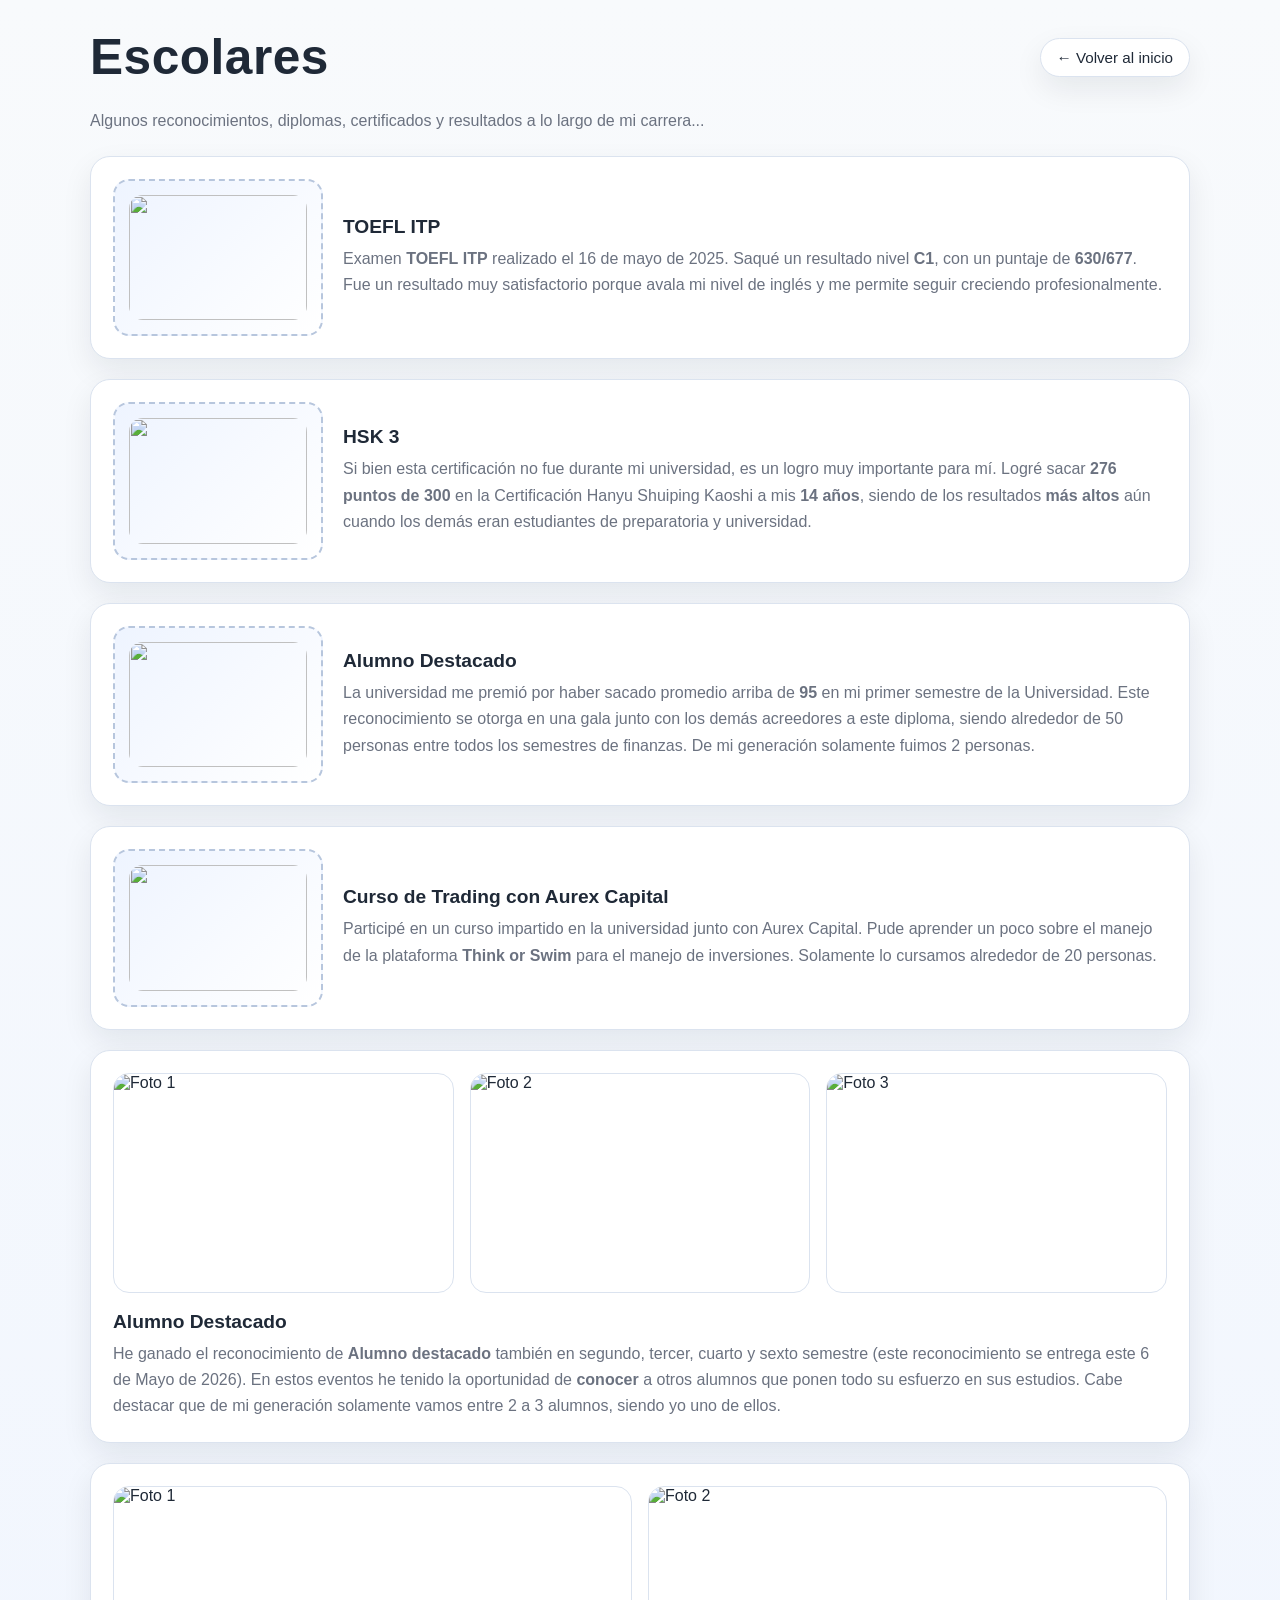
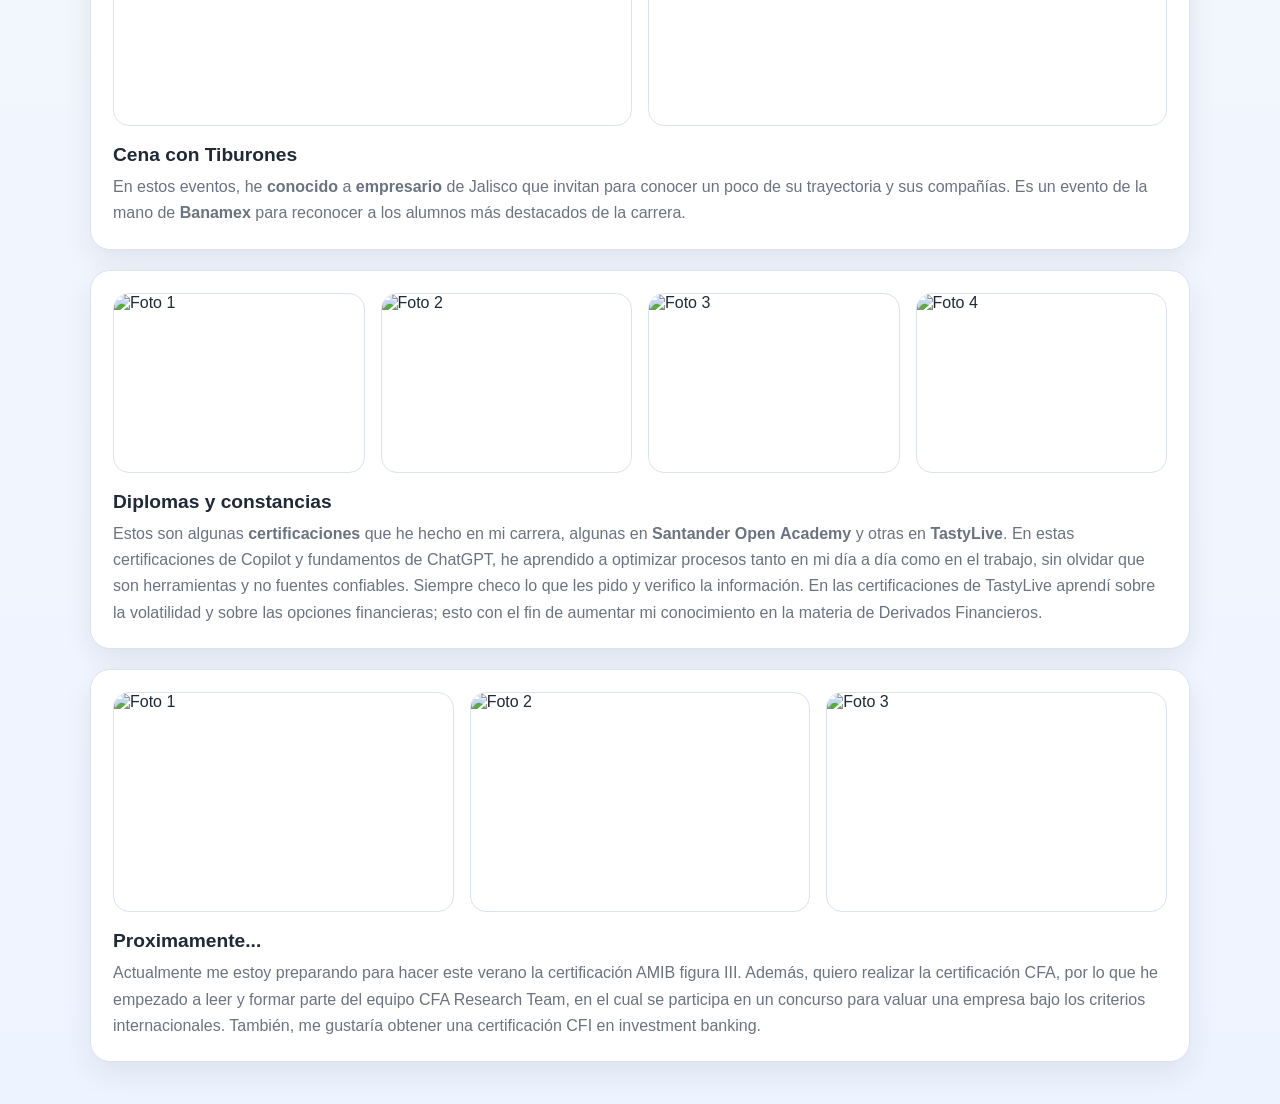
==== escolares.html @ 0917218e "Add files via upload" ====
<!DOCTYPE html>
<html lang="es">
<head>
  <meta charset="UTF-8" />
  <meta name="viewport" content="width=device-width, initial-scale=1.0" />
  <title>Escolares | Alejandro Estrada Romero</title>
  <link rel="stylesheet" href="style.css" />
</head>
<body>
  <header class="site-header">
    <div class="container brand">
      <h1>Escolares</h1>
      <a class="home-link" href="index.html">← Volver al inicio</a>
    </div>
  </header>

  <main class="container section-page">
    <p class="section-intro">Algunos reconocimientos, diplomas, certificados y resultados a lo largo de mi carrera...</p>

    <section class="record-list">
      
        <article class="panel record-card">
          <div class="record-photo">
  <img src="foto0.jpeg" onclick="openLightbox(this.src)"style="width:100%; height:100%; object-fit:cover; border-radius:14px;">
</div>
          <div class="record-content">
            <h3>TOEFL ITP</h3>
            <p>Examen <strong>TOEFL</strong> <strong>ITP</strong>  realizado el 16 de mayo de 2025. Saqué un resultado nivel <strong>C1</strong>, con un puntaje de <strong>630/677</strong>. Fue un resultado muy satisfactorio porque avala mi nivel de inglés y me permite seguir creciendo profesionalmente.</p>
          </div>
        </article>


        <article class="panel record-card">
          <div class="record-photo">
  <img src="foto01.jpeg" onclick="openLightbox(this.src)" style="width:100%; height:100%; object-fit:cover; border-radius:14px;">
</div>
          <div class="record-content">
            <h3>HSK 3</h3>
            <p>Si bien esta certificación no fue durante mi universidad, es un logro muy importante para mí. Logré sacar <strong>276</strong> <strong>puntos</strong> <strong>de</strong> <strong>300</strong> en la Certificación Hanyu Shuiping Kaoshi a mis <strong>14</strong> <strong>años</strong>, siendo de los resultados <strong>más</strong> <strong>altos</strong> aún cuando los demás eran estudiantes de preparatoria y universidad.  </p>
          </div>
        </article>
        
        <article class="panel record-card">
          <div class="record-photo">
  <img src="foto2.jpeg" onclick="openLightbox(this.src)" style="width:100%; height:100%; object-fit:cover; border-radius:14px;">
</div>
          <div class="record-content">
            <h3>Alumno Destacado</h3>
            <p>La universidad me premió por haber sacado promedio arriba de <strong>95</strong> en mi primer semestre de la Universidad. Este reconocimiento se otorga en una gala junto con los demás acreedores a este diploma, siendo alrededor de 50 personas entre todos los semestres de finanzas. De mi generación solamente fuimos 2 personas.  </p>
          </div>
        </article>
        
          <article class="panel record-card">
          <div class="record-photo">
  <img src="foto3.jpeg" onclick="openLightbox(this.src)" style="width:100%; height:100%; object-fit:cover; border-radius:14px;">
</div>
          <div class="record-content">
            <h3>Curso de Trading con Aurex Capital</h3>
            <p>Participé en un curso impartido en la universidad junto con Aurex Capital. Pude aprender un poco sobre el manejo de la plataforma <strong>Think</strong> <strong>or</strong> <strong>Swim</strong> para el manejo de inversiones. Solamente lo cursamos alrededor de 20 personas.  </p>
          </div>
        </article>


<article class="panel triple-card">
  <div class="triple-images">
    <img src="foto4.jpeg" alt="Foto 1" onclick="openLightbox(this.src)">
    <img src="foto5.jpeg" alt="Foto 2" onclick="openLightbox(this.src)">
    <img src="foto7.jpeg" alt="Foto 3" onclick="openLightbox(this.src)">
  </div>

  <div class="triple-content">
    <h3>Alumno Destacado</h3>
    <p>
      He ganado el reconocimiento de <strong>Alumno</strong> <strong>destacado</strong> también en segundo, tercer, cuarto y sexto semestre (este reconocimiento se entrega este 6 de Mayo de 2026). En estos eventos he tenido la oportunidad de <strong>conocer</strong> a otros alumnos que ponen todo su esfuerzo en sus estudios. Cabe destacar que de mi generación solamente vamos entre 2 a 3 alumnos, siendo yo uno de ellos. 
    </p>
  </div>
</article>


<article class="panel double-card">
  <div class="double-images">
    <img src="foto6.jpeg" alt="Foto 1" onclick="openLightbox(this.src)">
    <img src="foto8.jpeg" alt="Foto 2" onclick="openLightbox(this.src)">
  </div>

  <div class="double-content">
    <h3>Cena con Tiburones</h3>
    <p>
      En estos eventos, he <strong>conocido</strong> a <strong>empresario</strong> de Jalisco que invitan para conocer un poco de su trayectoria y sus compañías. Es un evento de la mano de <strong>Banamex</strong> para reconocer a los alumnos más destacados de la carrera. 
    </p>
  </div>
</article>
  
<article class="panel four-card">
  <div class="four-images">
    <img src="copilot.png" alt="Foto 1" onclick="openLightbox(this.src)">
    <img src="chat.png" alt="Foto 2" onclick="openLightbox(this.src)">
    <img src="cbeginner.png" alt="Foto 3" onclick="openLightbox(this.src)">
    <img src="cimplied.png" alt="Foto 4" onclick="openLightbox(this.src)">
  </div>

  <div class="four-content">
    <h3>Diplomas y constancias</h3>
    <p>
      Estos son algunas <strong>certificaciones</strong> que he hecho en mi carrera, algunas en <strong>Santander</strong> <strong>Open</strong> <strong>Academy</strong> y otras en <strong>TastyLive</strong>. En estas certificaciones de Copilot y fundamentos de ChatGPT, he aprendido a optimizar procesos tanto en mi día a día como en el trabajo, sin olvidar que son herramientas y no fuentes confiables. Siempre checo lo que les pido y verifico la información. En las certificaciones de TastyLive aprendí sobre la volatilidad y sobre las opciones financieras; esto con el fin de aumentar mi conocimiento en la materia de Derivados Financieros. 
    </p>
  </div>
</article>

<article class="panel triple-card">
  <div class="triple-images">
    <img src="amib.png" alt="Foto 1" onclick="openLightbox(this.src)">
    <img src="cfaa.jpeg" alt="Foto 2" onclick="openLightbox(this.src)">
    <img src="cfi.png" alt="Foto 3" onclick="openLightbox(this.src)">
  </div>
<div class="triple-content">
    <h3>Proximamente...</h3>
    <p>
      Actualmente me estoy preparando para hacer este verano la certificación AMIB figura III. Además, quiero realizar la certificación CFA, por lo que he empezado a leer y formar parte del equipo CFA Research Team, en el cual se participa en un concurso para valuar una empresa bajo los criterios internacionales. También, me gustaría obtener una certificación CFI en investment banking.
    </p>
  </div>
</article>

  </main>
  
  <div id="lightbox" 
     style="display:none; position:fixed; top:0; left:0; width:100%; height:100%; 
            background:rgba(0,0,0,0.8); justify-content:center; align-items:center;">

  <img id="lightbox-img" 
       style="max-width:90%; max-height:90%; border-radius:10px;"
       onclick="event.stopPropagation();">
</div>
 
 <script>
function openLightbox(src) {
  const lightbox = document.getElementById('lightbox');
  const img = document.getElementById('lightbox-img');

  lightbox.style.display = 'flex';
  img.src = src;
}

// cerrar cuando haces click en el fondo (no en la imagen)
document.getElementById('lightbox').addEventListener('click', function(e) {
  if (e.target === this) {
    this.style.display = 'none';
  }
});
</script> 
  
</body>
</html>
---- style.css ----
:root{
  --bg: #f5f7fb;
  --card: #ffffff;
  --text: #1f2937;
  --muted: #6b7280;
  --line: #dbe3ef;
  --accent: #1d4ed8;
  --accent-soft: #dbeafe;
  --shadow: 0 12px 30px rgba(15, 23, 42, 0.08);
  --radius: 20px;
}

*{box-sizing:border-box}

html,body{
  margin:0;
  padding:0;
  font-family: Arial, Helvetica, sans-serif;
  background: linear-gradient(180deg, #f8fafc 0%, #eef4ff 100%);
  color:var(--text);
}

body{
  min-height:100vh;
}

a{
  color:inherit;
  text-decoration:none;
}

.container{
  width:min(1100px, 92%);
  margin:0 auto;
}

.site-header{
  padding:28px 0 18px;
}

.brand{
  display:flex;
  align-items:center;
  justify-content:space-between;
  gap:16px;
}

.brand h1{
  margin:0;
  font-size: clamp(2rem, 4vw, 3.1rem);
  letter-spacing:.5px;
}

.home-link{
  padding:10px 16px;
  border-radius:999px;
  background:var(--card);
  border:1px solid var(--line);
  box-shadow: var(--shadow);
  font-size:.95rem;
}

.hero{
  display:grid;
  grid-template-columns: 1.2fr .8fr;
  gap:28px;
  align-items:stretch;
  padding:8px 0 28px;
}

.panel{
  background:var(--card);
  border:1px solid var(--line);
  border-radius:var(--radius);
  box-shadow:var(--shadow);
}

.video-box{
  padding:22px;
}

.video-box h2,
.summary-box h2,
.section-title{
  margin:0 0 14px;
  font-size:1.2rem;
}

.video-placeholder{
  width:100%;
  aspect-ratio:16/9;
  border-radius:16px;
  border:2px dashed #b7c6dd;
  background:
    linear-gradient(135deg, rgba(219,234,254,.85), rgba(255,255,255,.9));
  display:flex;
  align-items:center;
  justify-content:center;
  text-align:center;
  padding:20px;
  color:#35507a;
  font-weight:700;
}

.summary-box{
  padding:22px;
}

.summary-box p{
  color:var(--muted);
  line-height:1.55;
  margin:0 0 10px;
}

.menu-grid{
  display:grid;
  grid-template-columns: repeat(3, 1fr);
  gap:22px;
  padding:6px 0 40px;
}

.menu-card{
  min-height:220px;
  padding:24px;
  display:flex;
  flex-direction:column;
  justify-content:space-between;
  transition: transform .18s ease, box-shadow .18s ease, border-color .18s ease;
}

.menu-card:hover{
  transform: translateY(-4px);
  box-shadow: 0 16px 34px rgba(29, 78, 216, 0.14);
  border-color:#b8cbf5;
}

.menu-card h3{
  margin:0;
  font-size:1.35rem;
}

.menu-card p{
  margin:12px 0 0;
  color:var(--muted);
  line-height:1.55;
}

.cta{
  margin-top:18px;
  align-self:flex-start;
  padding:11px 15px;
  border-radius:12px;
  background:var(--accent-soft);
  color:var(--accent);
  font-weight:700;
}

.section-page{
  padding-bottom:42px;
}

.section-intro{
  margin:4px 0 22px;
  color:var(--muted);
  line-height:1.6;
}

.record-list{
  display:flex;
  flex-direction:column;
  gap:20px;
}

.record-card{
  display:grid;
  grid-template-columns: 210px 1fr;
  gap:20px;
  padding:22px;
  align-items:center;
}

.record-photo{
  width:100%;
  aspect-ratio: 4/3;
  border-radius:16px;
  border:2px dashed #b7c6dd;
  background: linear-gradient(135deg, #eef4ff, #ffffff);
  display:flex;
  align-items:center;
  justify-content:center;
  color:#496488;
  text-align:center;
  padding:14px;
  font-weight:700;
}

.record-content h3{
  margin:0 0 8px;
  font-size:1.2rem;
}

.record-content p{
  margin:0;
  color:var(--muted);
  line-height:1.65;
}

.note{
  margin-top:24px;
  padding:18px 20px;
  border-radius:16px;
  background:#fff;
  border:1px solid var(--line);
  color:var(--muted);
  box-shadow:var(--shadow);
}

.code{
  font-family: "Courier New", Courier, monospace;
  background:#f3f6fb;
  padding:2px 6px;
  border-radius:6px;
  color:#28446c;
}

.footer{
  padding:14px 0 34px;
  color:var(--muted);
  font-size:.95rem;
}

@media (max-width: 860px){
  .hero{
    grid-template-columns:1fr;
  }
  .menu-grid{
    grid-template-columns:1fr;
  }
  .record-card{
    grid-template-columns:1fr;
  }
}

@media (max-width: 520px){
  .brand{
    flex-direction:column;
    align-items:flex-start;
  }
}
.triple-card{
  padding:22px;
}

.triple-images{
  display:grid;
  grid-template-columns: repeat(3, 1fr);
  gap:16px;
  margin-bottom:18px;
}

.triple-images img{
  width:100%;
  height:220px;
  object-fit:cover;
  border-radius:16px;
  border:1px solid var(--line);
  cursor:pointer;
}

.triple-content h3{
  margin:0 0 8px;
  font-size:1.2rem;
}

.triple-content p{
  margin:0;
  color:var(--muted);
  line-height:1.65;
}

@media (max-width: 860px){
  .triple-images{
    grid-template-columns:1fr;
  }

  .triple-images img{
    height:240px;
  }
}

.double-card{
  padding:22px;
}

.double-images{
  display:grid;
  grid-template-columns: repeat(2, 1fr);
  gap:16px;
  margin-bottom:18px;
}

.double-images img{
  width:100%;
  height:240px;
  object-fit:cover;
  border-radius:16px;
  border:1px solid var(--line);
  cursor:pointer;
}

.double-content h3{
  margin:0 0 8px;
  font-size:1.2rem;
}

.double-content p{
  margin:0;
  color:var(--muted);
  line-height:1.65;
}

@media (max-width: 860px){
  .double-images{
    grid-template-columns:1fr;
  }
}
.four-card{
  padding:22px;
}

.four-images{
  display:grid;
  grid-template-columns: repeat(4, 1fr);
  gap:16px;
  margin-bottom:18px;
}

.four-images img{
  width:100%;
  height:180px;
  object-fit:cover;
  border-radius:16px;
  border:1px solid var(--line);
  cursor:pointer;
}

.four-content h3{
  margin:0 0 8px;
  font-size:1.2rem;
}

.four-content p{
  margin:0;
  color:var(--muted);
  line-height:1.65;
}

/* Responsive (importante) */
@media (max-width: 860px){
  .four-images{
    grid-template-columns: repeat(2, 1fr);
  }
}
.summary-image{
  width:100%;
  max-height:220px;
  object-fit:cover;
  border-radius:16px;
  margin-top:16px;
  border:1px solid var(--line);
  display:block;
}
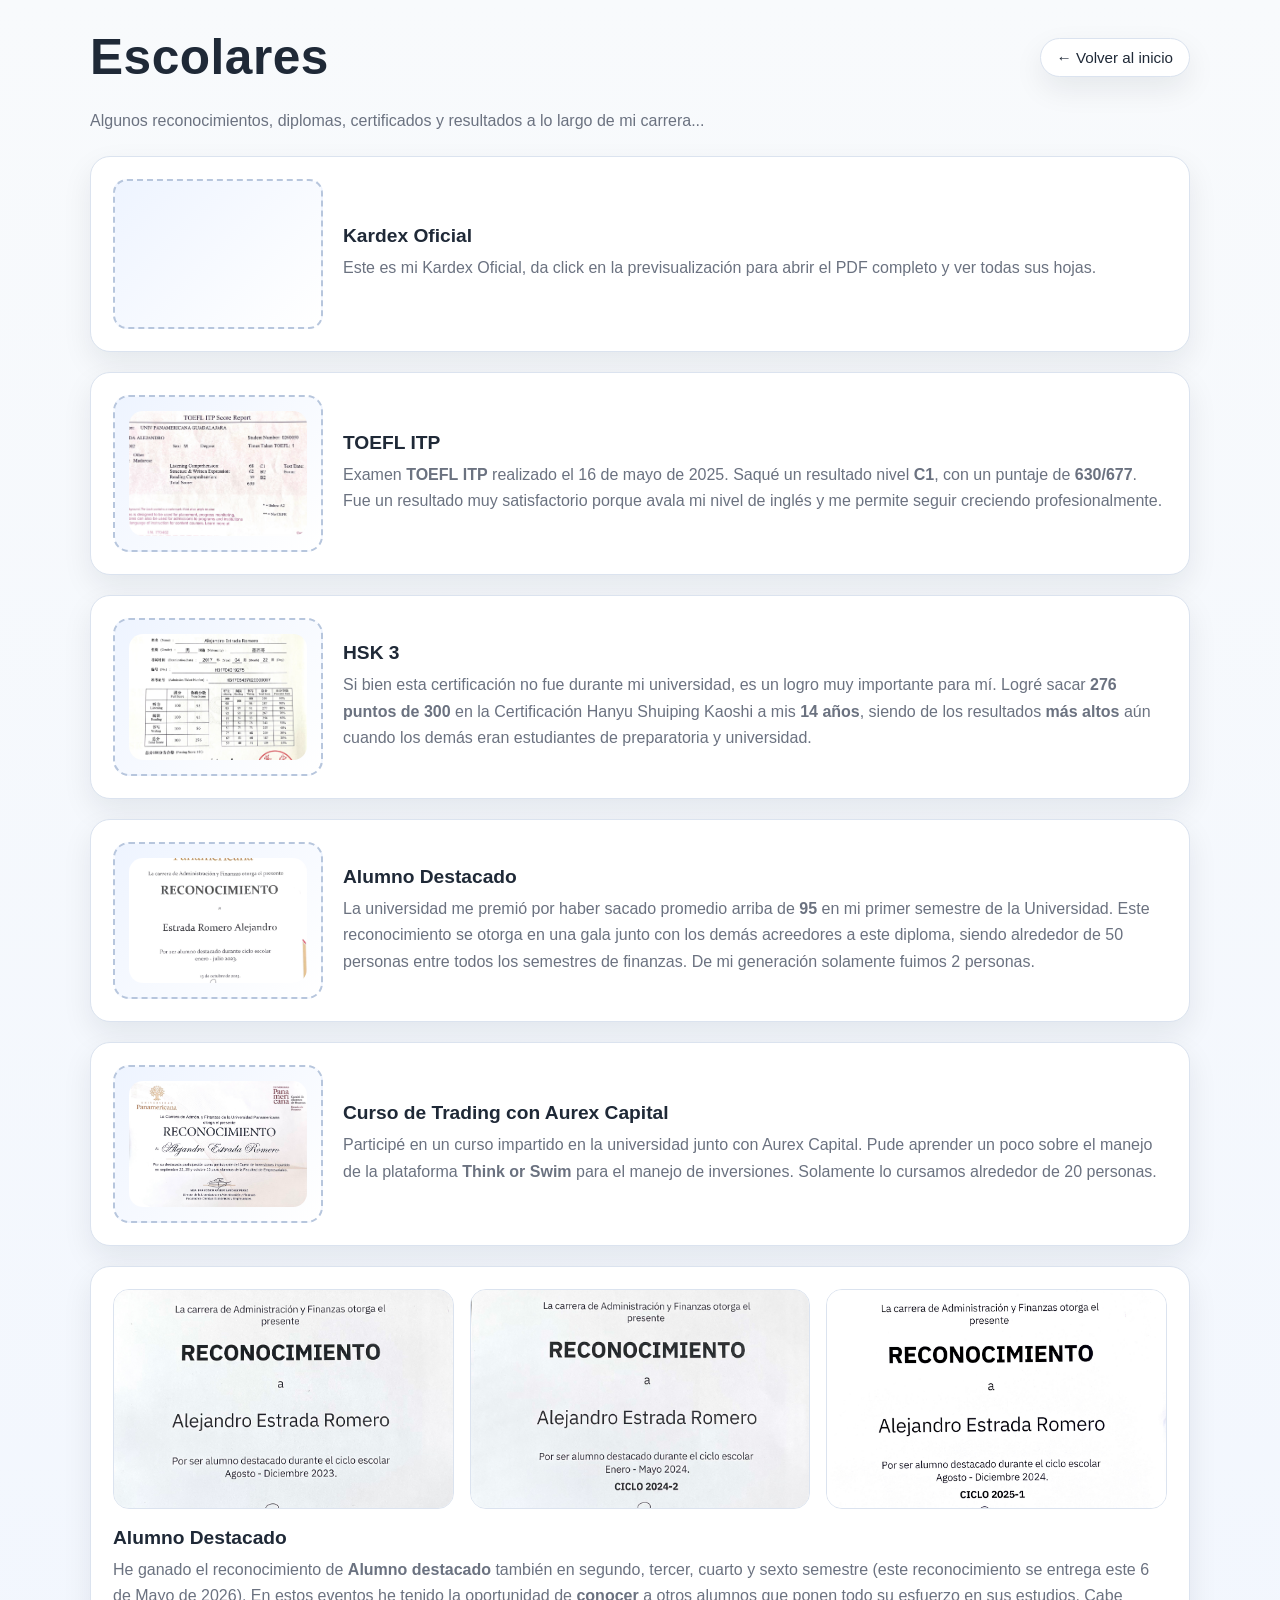
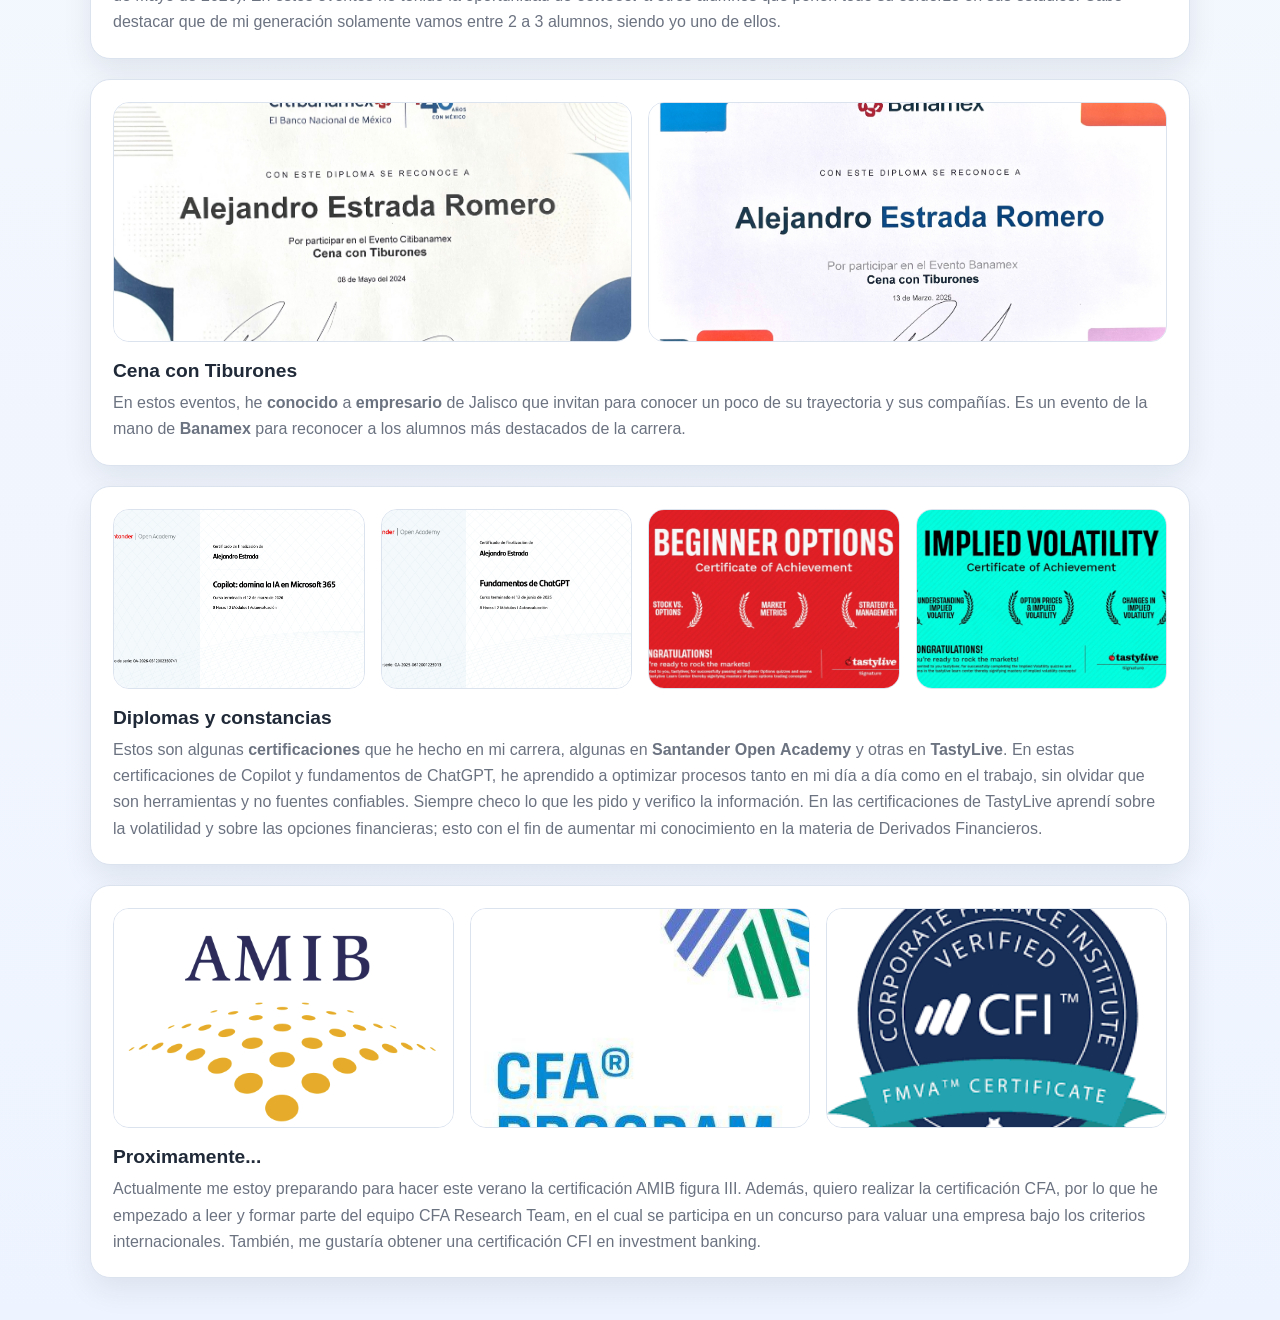
==== commit 6ecaa3e6: "Add files via upload" ====
--- a/escolares.html
+++ b/escolares.html
@@ -18,6 +18,21 @@
     <p class="section-intro">Algunos reconocimientos, diplomas, certificados y resultados a lo largo de mi carrera...</p>
 
     <section class="record-list">
+      
+       <article class="panel record-card">
+  <div class="record-photo pdf-preview">
+    <a href="kardex.pdf" target="_blank">
+      <iframe src="kardex.pdf"></iframe>
+    </a>
+  </div>
+
+  <div class="record-content">
+    <h3>Kardex Oficial</h3>
+    <p>
+      Este es mi Kardex Oficial, da click en la previsualización para abrir el PDF completo y ver todas sus hojas.
+    </p>
+  </div>
+</article>
       
         <article class="panel record-card">
           <div class="record-photo">
--- a/style.css
+++ b/style.css
@@ -370,3 +370,18 @@
   border:1px solid var(--line);
   display:block;
 }
+.pdf-preview {
+  height: 150px;
+  overflow: hidden;
+  border-radius: 14px;
+  cursor: pointer;
+}
+
+.pdf-preview iframe {
+  width: 100%;
+  height: 100%;
+  border: none;
+  pointer-events: none;
+}
+
+
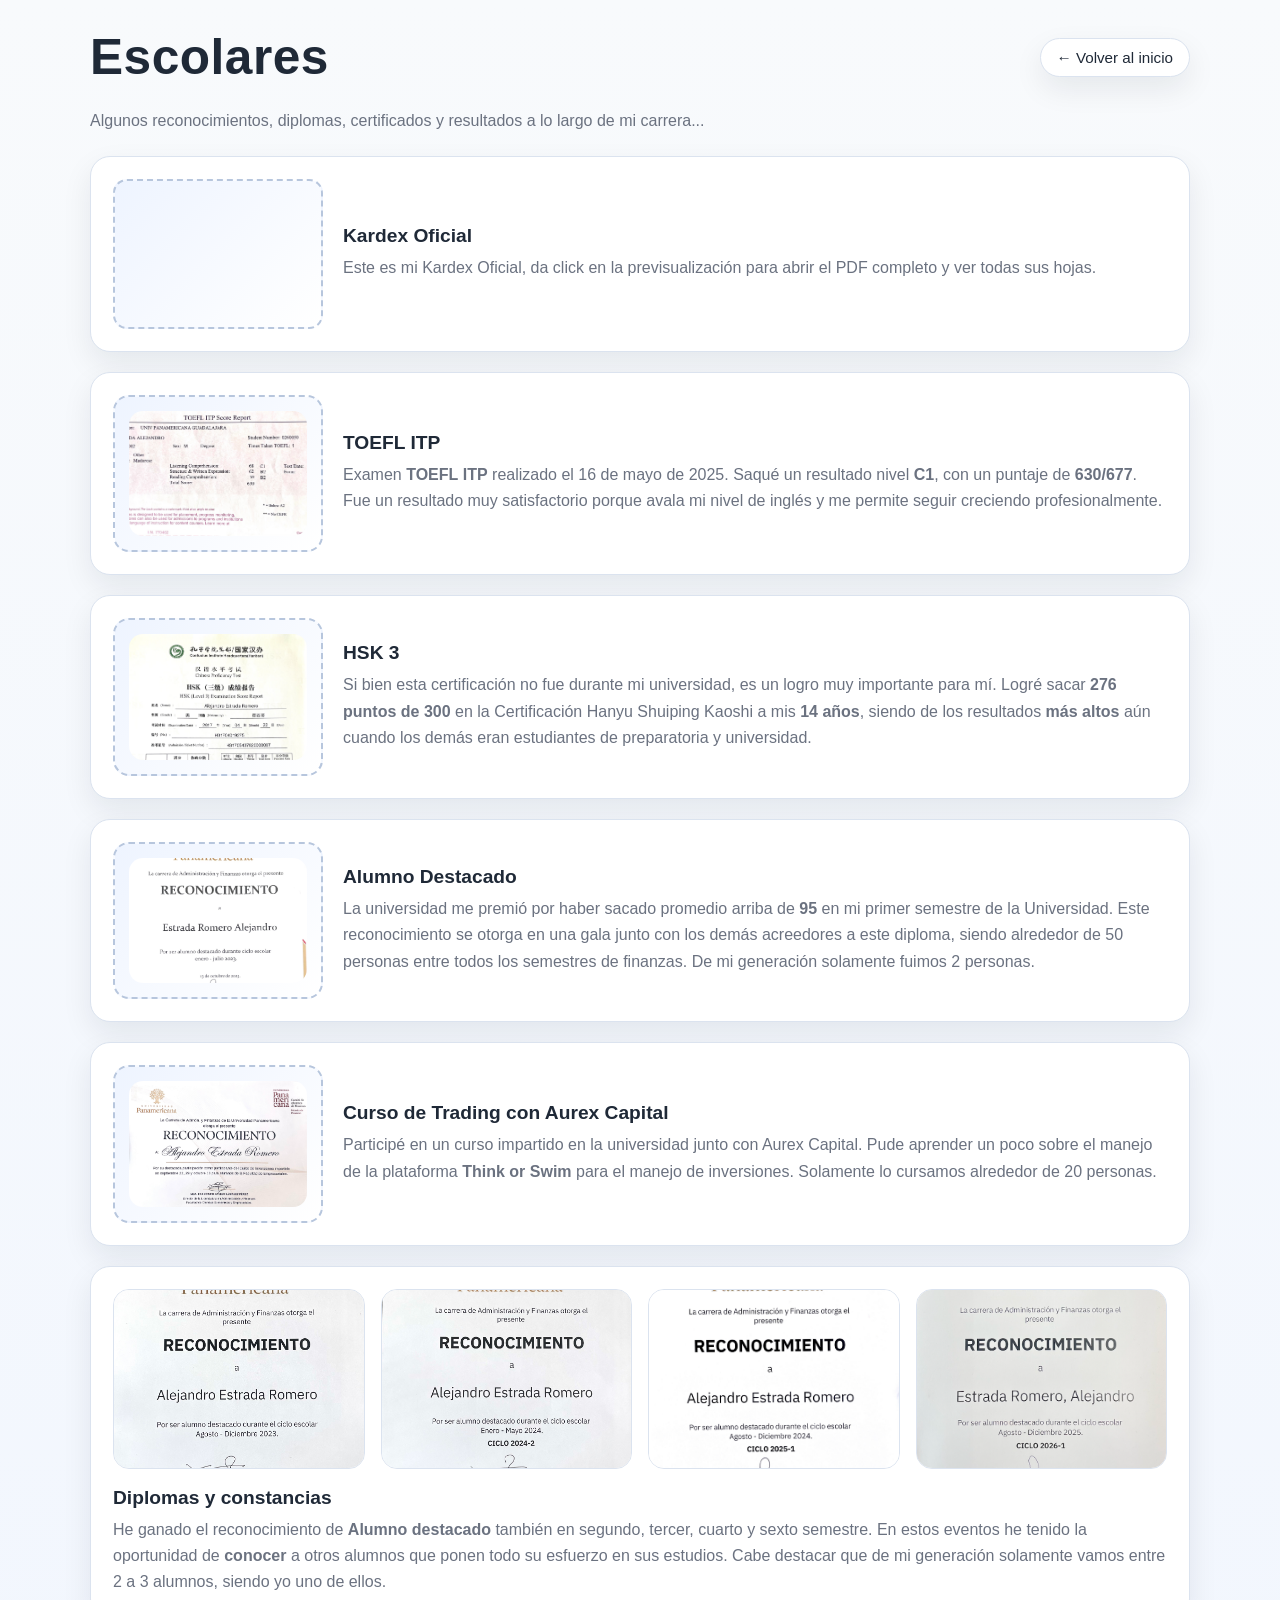
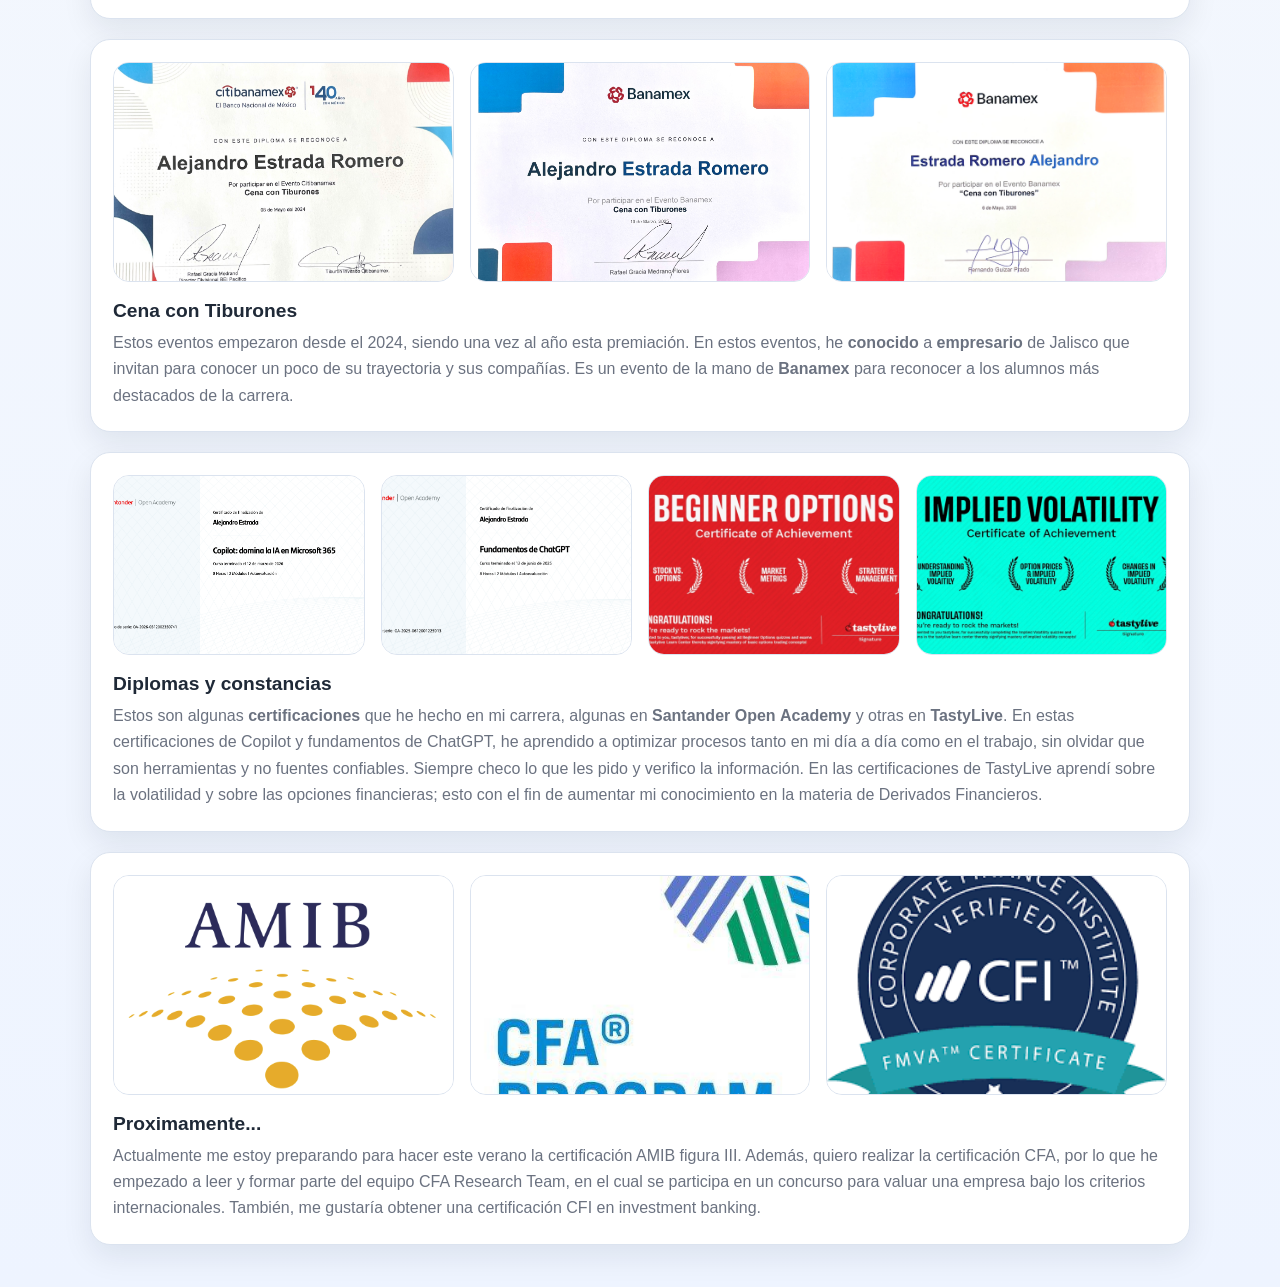
==== commit 2cf2ff15: "Add files via upload" ====
--- a/escolares.html
+++ b/escolares.html
@@ -47,7 +47,7 @@
 
         <article class="panel record-card">
           <div class="record-photo">
-  <img src="foto01.jpeg" onclick="openLightbox(this.src)" style="width:100%; height:100%; object-fit:cover; border-radius:14px;">
+  <img src="foto01.jpeg" onclick="openLightbox(this.src)" style="width:100%; height:100%; object-position: top;object-fit:cover; border-radius:14px;">
 </div>
           <div class="record-content">
             <h3>HSK 3</h3>
@@ -57,7 +57,7 @@
         
         <article class="panel record-card">
           <div class="record-photo">
-  <img src="foto2.jpeg" onclick="openLightbox(this.src)" style="width:100%; height:100%; object-fit:cover; border-radius:14px;">
+  <img src="foto2.jpeg" onclick="openLightbox(this.src)" style="width:100%; height:100%;object-fit:cover; border-radius:14px;">
 </div>
           <div class="record-content">
             <h3>Alumno Destacado</h3>
@@ -67,7 +67,7 @@
         
           <article class="panel record-card">
           <div class="record-photo">
-  <img src="foto3.jpeg" onclick="openLightbox(this.src)" style="width:100%; height:100%; object-fit:cover; border-radius:14px;">
+  <img src="foto3.jpeg" onclick="openLightbox(this.src)" style="width:100%; height:100%; object-position: top;object-fit:cover; border-radius:14px;">
 </div>
           <div class="record-content">
             <h3>Curso de Trading con Aurex Capital</h3>
@@ -76,36 +76,39 @@
         </article>
 
 
-<article class="panel triple-card">
-  <div class="triple-images">
-    <img src="foto4.jpeg" alt="Foto 1" onclick="openLightbox(this.src)">
+<article class="panel four-card">
+  <div class="four-images">
+    <img src="foto4.jpeg" alt="Foto 1" onclick="openLightbox(this.src)"; "object-position: top";>
     <img src="foto5.jpeg" alt="Foto 2" onclick="openLightbox(this.src)">
     <img src="foto7.jpeg" alt="Foto 3" onclick="openLightbox(this.src)">
+    <img src="ren.png" alt="Foto 4" onclick="openLightbox(this.src)">
   </div>
 
-  <div class="triple-content">
-    <h3>Alumno Destacado</h3>
+  <div class="four-content">
+    <h3>Diplomas y constancias</h3>
     <p>
-      He ganado el reconocimiento de <strong>Alumno</strong> <strong>destacado</strong> también en segundo, tercer, cuarto y sexto semestre (este reconocimiento se entrega este 6 de Mayo de 2026). En estos eventos he tenido la oportunidad de <strong>conocer</strong> a otros alumnos que ponen todo su esfuerzo en sus estudios. Cabe destacar que de mi generación solamente vamos entre 2 a 3 alumnos, siendo yo uno de ellos. 
+      He ganado el reconocimiento de <strong>Alumno</strong> <strong>destacado</strong> también en segundo, tercer, cuarto y sexto semestre. En estos eventos he tenido la oportunidad de <strong>conocer</strong> a otros alumnos que ponen todo su esfuerzo en sus estudios. Cabe destacar que de mi generación solamente vamos entre 2 a 3 alumnos, siendo yo uno de ellos. 
     </p>
   </div>
 </article>
 
 
-<article class="panel double-card">
-  <div class="double-images">
+<article class="panel triple-card">
+  <div class="triple-images">
     <img src="foto6.jpeg" alt="Foto 1" onclick="openLightbox(this.src)">
     <img src="foto8.jpeg" alt="Foto 2" onclick="openLightbox(this.src)">
+    <img src="bann.png" alt="Foto 3" onclick="openLightbox(this.src)">
   </div>
 
-  <div class="double-content">
+  <div class="triple-content">
     <h3>Cena con Tiburones</h3>
     <p>
-      En estos eventos, he <strong>conocido</strong> a <strong>empresario</strong> de Jalisco que invitan para conocer un poco de su trayectoria y sus compañías. Es un evento de la mano de <strong>Banamex</strong> para reconocer a los alumnos más destacados de la carrera. 
+      Estos eventos empezaron desde el 2024, siendo una vez al año esta premiación. En estos eventos, he <strong>conocido</strong> a <strong>empresario</strong> de Jalisco que invitan para conocer un poco de su trayectoria y sus compañías. Es un evento de la mano de <strong>Banamex</strong> para reconocer a los alumnos más destacados de la carrera. 
     </p>
   </div>
 </article>
-  
+
+
 <article class="panel four-card">
   <div class="four-images">
     <img src="copilot.png" alt="Foto 1" onclick="openLightbox(this.src)">
